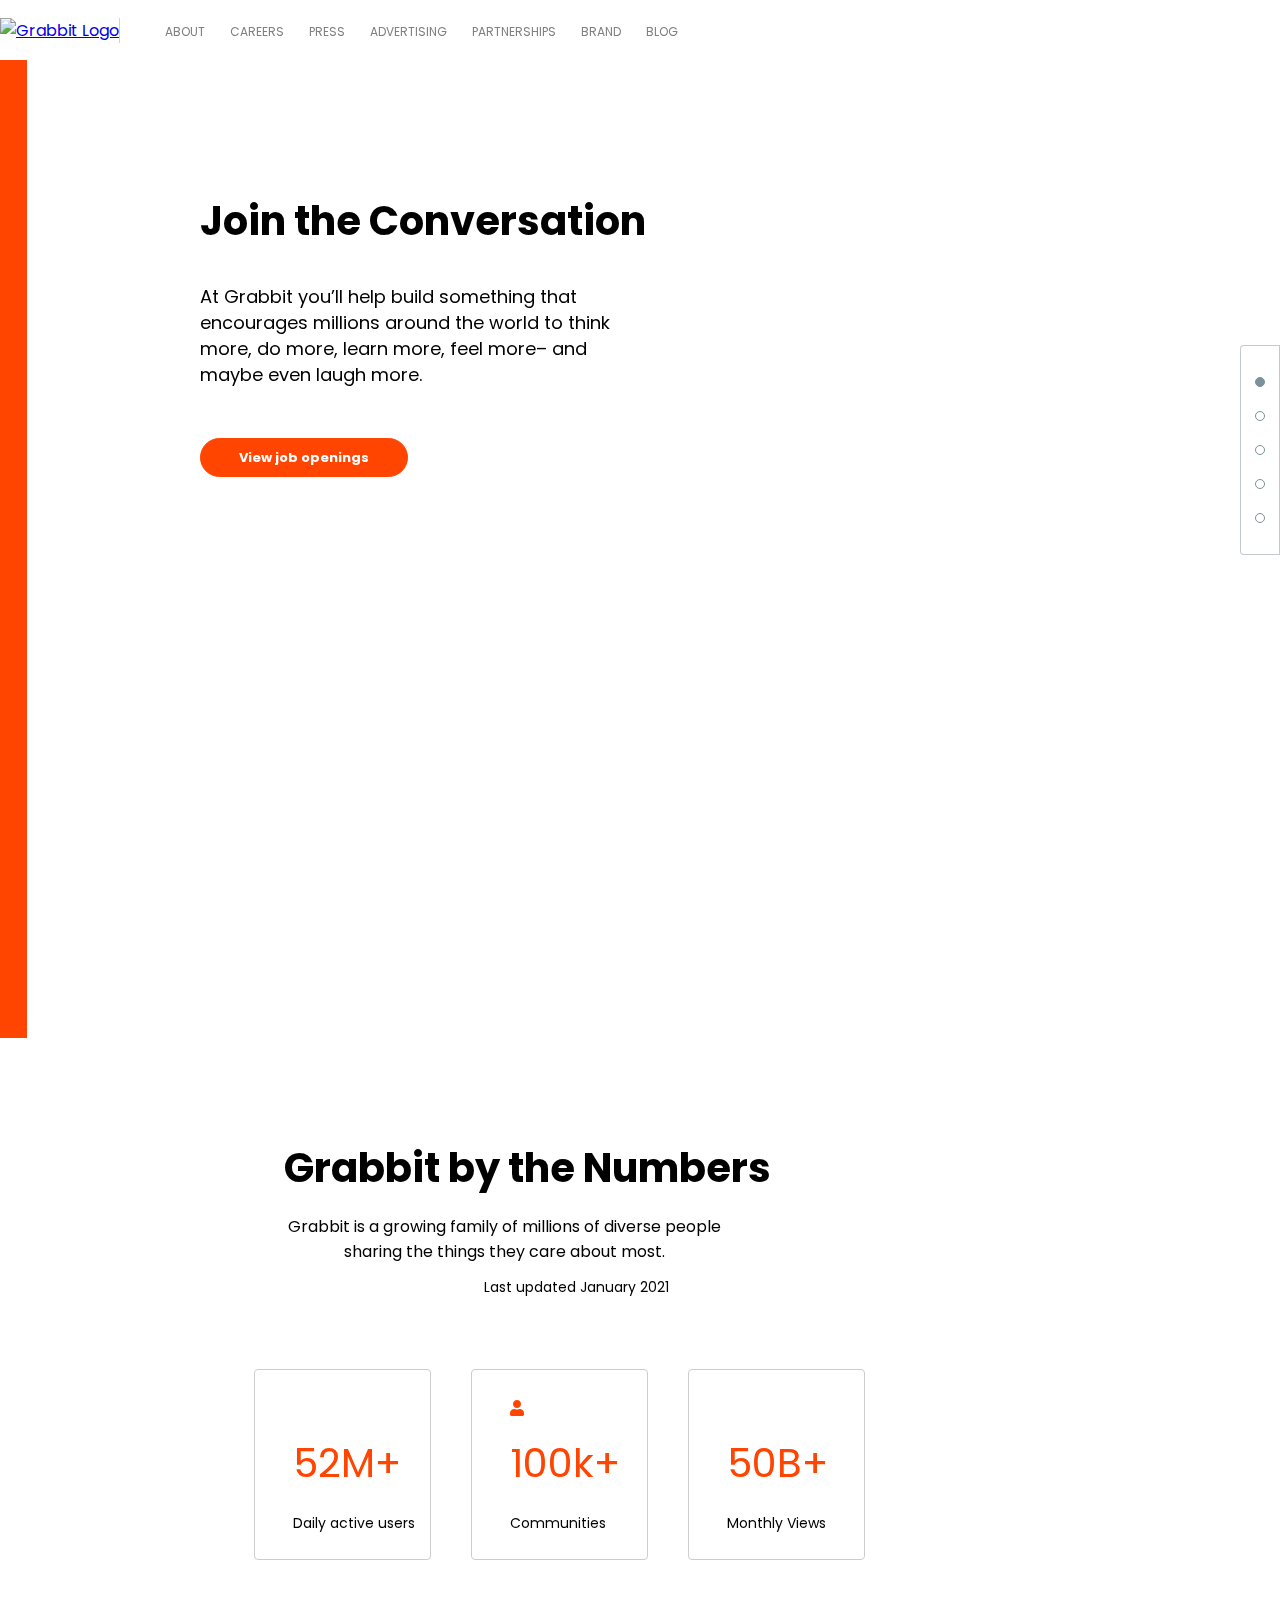
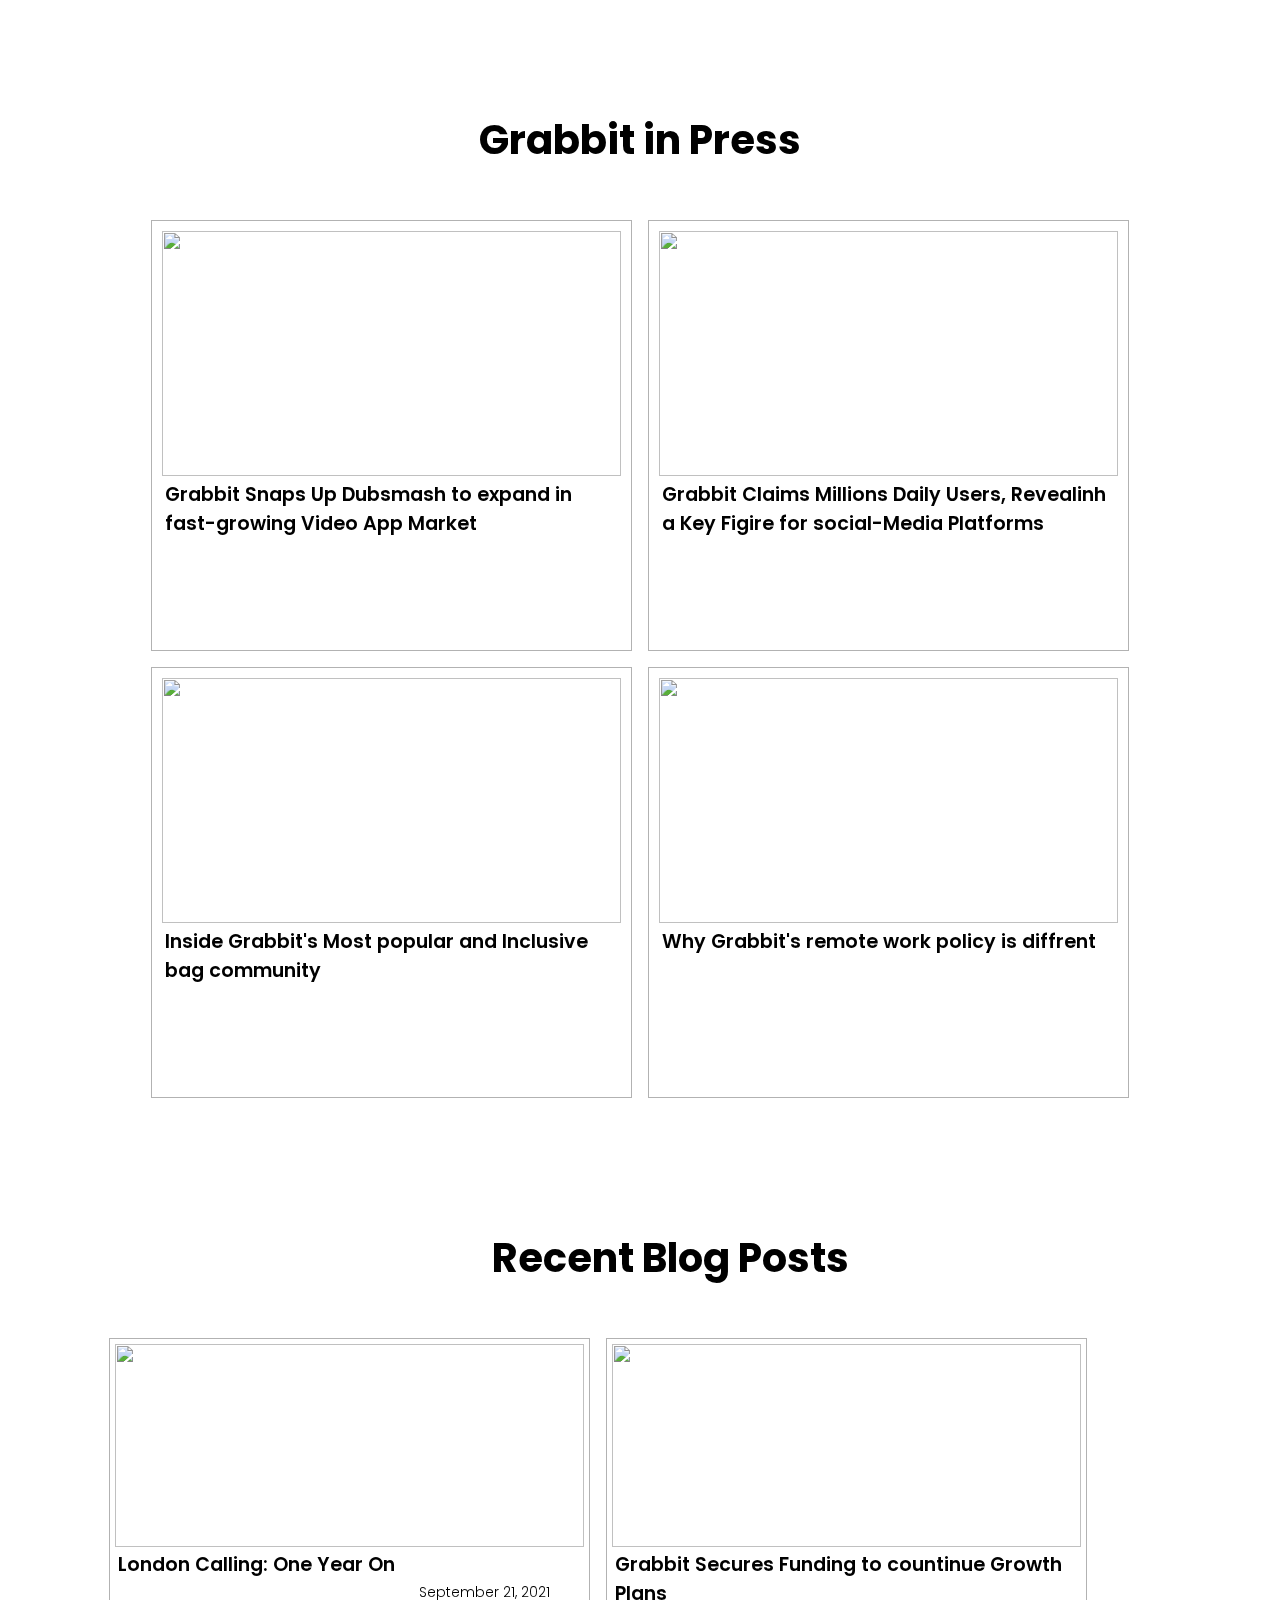
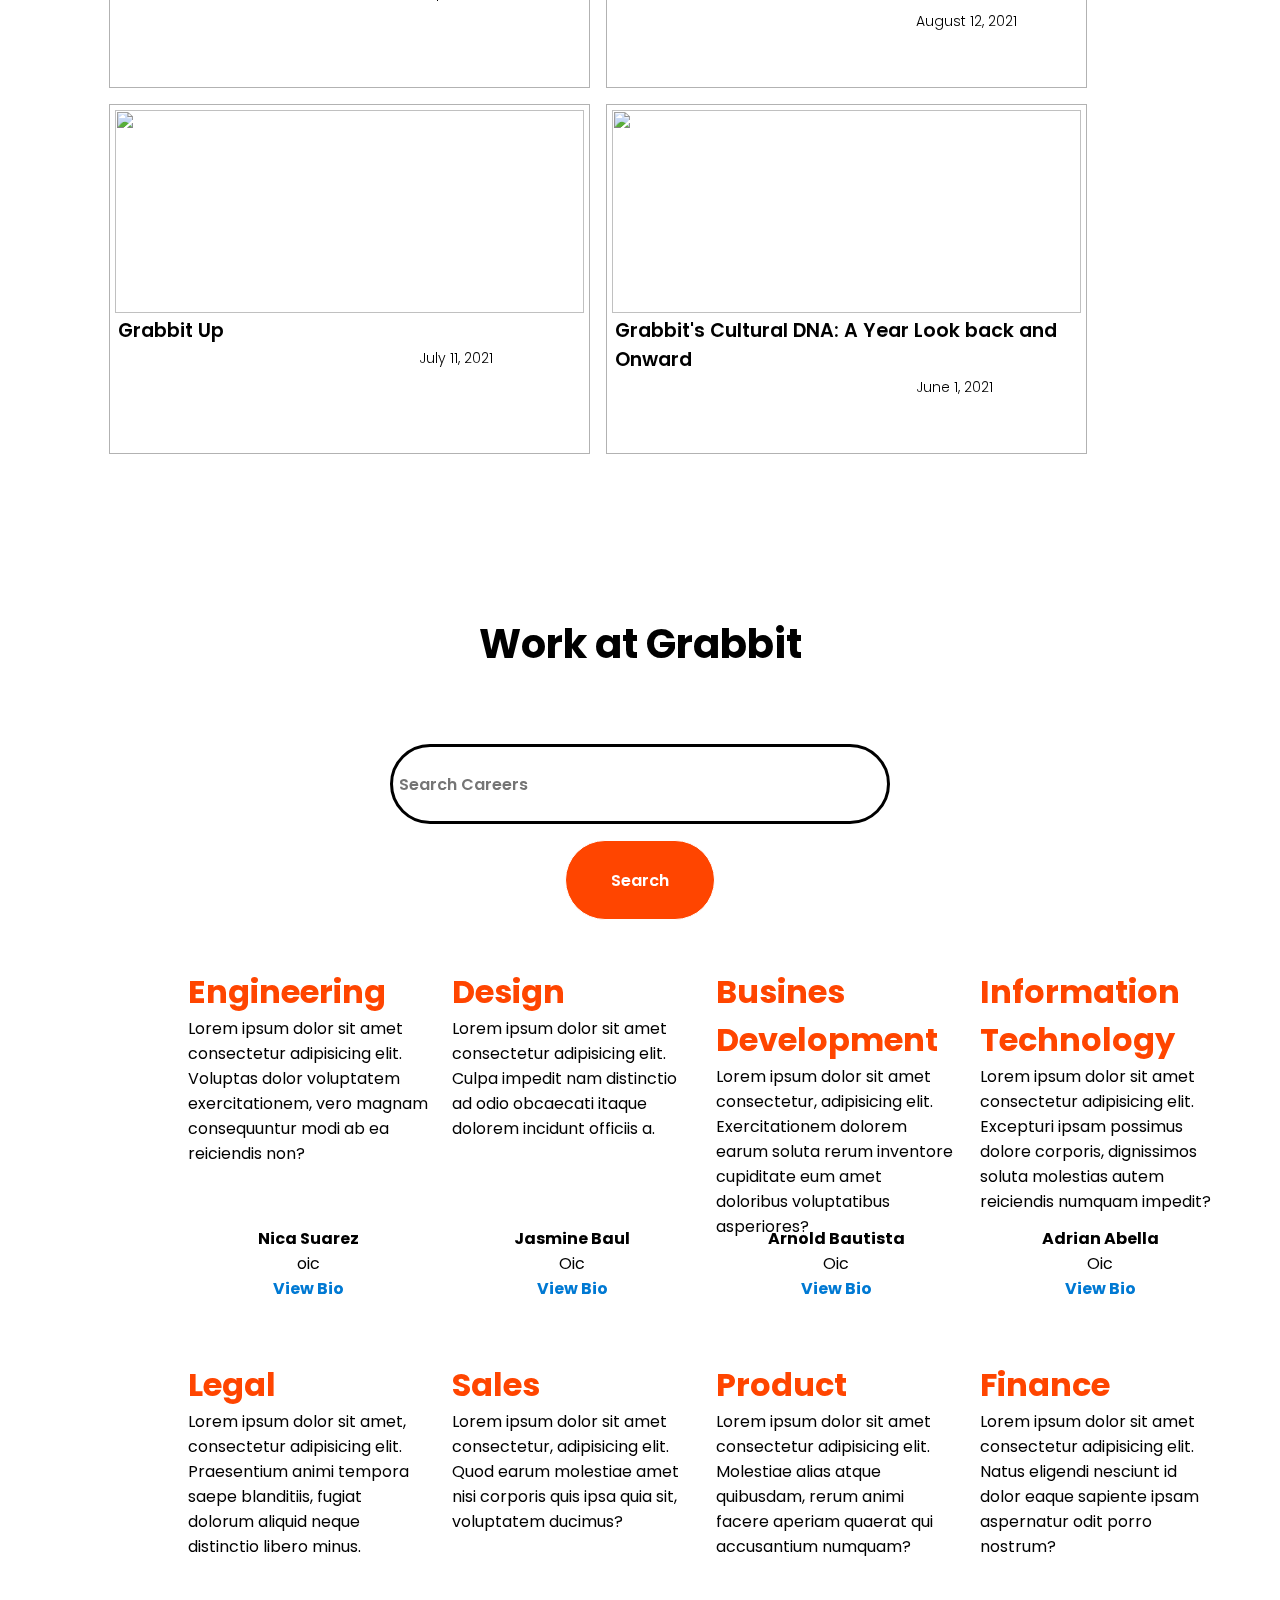
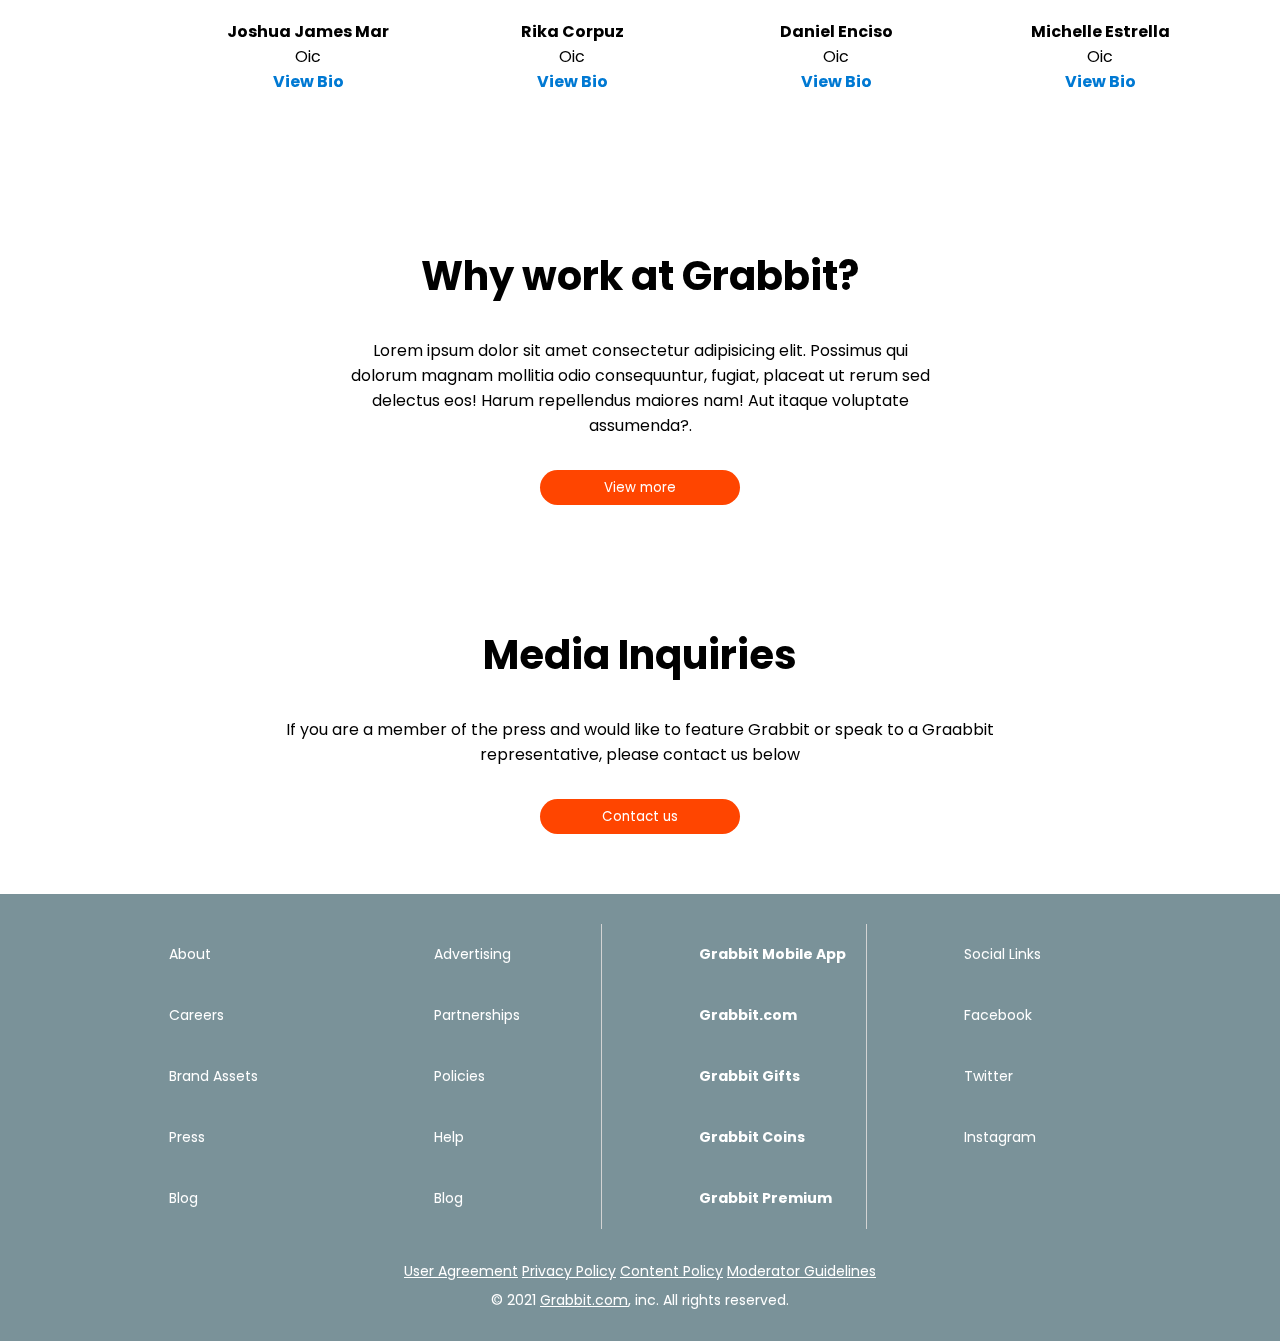
==== grabbithtml/careers.html @ 993970a6 "Marlon Adova" ====
<!DOCTYPE html>
<html lang="en">
<head>
    <meta charset="UTF-8">
    <meta http-equiv="X-UA-Compatible" content="IE=edge">
    <meta name="viewport" content="width=device-width, initial-scale=1.0">
    <title>Careers</title>
    <link rel="stylesheet" href="/grabbitdesign/careers.css">
    <link
      href="https://pro.fontawesome.com/releases/v5.10.0/css/all.css"
      rel="stylesheet"
    />
    <link rel="icon" type="image/x-icon" href="/imagesgrabbit/searchimages/logo.png">
</head>
<body>
    <div class="img-kulay">

    </div>  
    <div class="box-area">
        <div class="scroll-carousel">
            <div class="dot-container">
            <a href="#" class="elements" id="dt1"></a>
            <a href="#"  class="elements"id="dt2"></a>
            <a href="#" class=" elements"id="dt3"></a>
            <a href="#" class=" elements"id="dt4"></a>
            <a href="#" class=" elements"id="dt5"></a>
            <a href="#" class=" elements"id="dt6" style="display: none;"></a>
          
            </div>
            
            
        </div>

        <video autoplay muted loop id="myVideo">
            <source src="/imagesgrabbit/pressimages/pexels-ekaterina-bolovtsova-6650177.mp4" type="video/mp4">
          </video>
        <!-- HEADER -->
        <header>
            
               <nav class="wrapper">
                    <div class="logo nav">
                        <a href="/index.html"> 
                            <img src="/imagesgrabbit/careersimg/logo (2).png" alt="Grabbit Logo"></a>
                    <ul>
                        <li><a href="#">ABOUT</a></li>
                        <li><a href="/grabbithtml/careers.html">CAREERS</a></li>
                        <li><a href="/grabbithtml/press.html">PRESS</a></li>
                        <li><a href="/grabbithtml/advertising.html">ADVERTISING</a></li>
                        <li><a href="#">PARTNERSHIPS</a></li>
                        <li><a href="#">BRAND</a></li>
                        <li><a href="/grabbithtml/blog.html">BLOG</a></li>
                    </ul>
                    </div>
                </nav>
                
                
                </div>
            </div> 
            
            
        </header>
        

        <section class="stories">
            <div class="img-kulay">

            </div>  
            <div class="stories-container">
                <div class="stories-container-content">
                    <h1>Join the Conversation</h1>
                    <p>At Grabbit you’ll help build something that encourages millions around the world to think more, do more, learn more, feel more– and maybe even laugh more.</p>
                    <div>
                        <button class="reach">View job openings</button>
                    </div>
                    <!-- <div class="stories-img-container">
                        <img src="https://images.pexels.com/photos/2379004/pexels-photo-2379004.jpeg?auto=compress&cs=tinysrgb&dpr=1&w=500" alt="">
                    </div> -->
                    <div id="cf6_image" class="shadow"></div>
 
                </div>
            </div>

        </section>
        
        
   <section class="grabbitum">
       <div class="grabbitum-container">
           <div>
               <div>
                   <h1 id="una">Grabbit by the Numbers</h1>
                   <p id="zero">Grabbit is a growing family of millions of diverse people sharing the things they care about most.</p>
                   <span id="panga">Last updated January 2021</span>
                   <div class="wrapper-container">
                    <div class="boxone">
                        <i class="fas fa-analytics"></i>
                        <h1>52M+</h1>
                        <p>Daily active users</p>
                    </div>
                    <div class="boxone">
                        <i class="fas fa-user"></i>
                        <h1>100k+</h1>
                        <p>Communities</p>
                    </div>
                    <div class="boxone">
                        <i class="fas fa-rabbit"></i>
                        <h1>50B+</h1>
                        <p>Monthly Views</p>
                    </div>
                   </div>

                   
               </div>
           </div>
       </div>
    </section> 
    <section class="prez" >
        <div class="prez-container">
            <div class="Press-container">
                <h1>Grabbit in Press</h1>
            </div>
            <div class="bx4-container">
                
                <div class="box4">
                    <div class="imgs-bx4-container">
                        <img src="https://images.pexels.com/photos/6079189/pexels-photo-6079189.jpeg?auto=compress&cs=tinysrgb&dpr=1&w=500" alt="">
                    </div>
                    <a href="">Grabbit Snaps Up Dubsmash to expand in fast-growing Video App Market</a>
                    <div class="logo-journal">
                        <img src="/images/Wall-Street-Journal-Logo_8027d34553f630cdea100c7f441b8144.png" alt="">
                    </div>
                </div>
                <div class="box4">
                    <div class="imgs-bx4-container">
                        <img src="https://images.pexels.com/photos/1245055/pexels-photo-1245055.jpeg?auto=compress&cs=tinysrgb&dpr=1&w=500" alt="">
                    </div>
                    <a href="">Grabbit Claims Millions Daily Users, Revealinh a Key Figire for social-Media Platforms</a>
                    <div class="logo-journal">
                        <img src="/images/Wall-Street-Journal-Logo_8027d34553f630cdea100c7f441b8144.png" alt="">
                    </div>
                </div>
                <div class="box4">
                    <div class="imgs-bx4-container">
                        <img src="https://images.pexels.com/photos/5556283/pexels-photo-5556283.jpeg?auto=compress&cs=tinysrgb&dpr=1&w=500" alt="">
                    </div>
                    <a href="">Inside Grabbit's Most popular and Inclusive bag community</a>
                    <div class="logo-journal">
                        <img src="/images/Wall-Street-Journal-Logo_8027d34553f630cdea100c7f441b8144.png" alt="">
                    </div>
                </div>
                <div class="box4">
                    <div class="imgs-bx4-container">
                        <img src="https://images.pexels.com/photos/2682452/pexels-photo-2682452.jpeg?auto=compress&cs=tinysrgb&dpr=2&w=500" alt="">
                    </div>
                    <a href="">Why Grabbit's remote work policy is diffrent</a>
                    <div class="logo-journal">
                        <img src="/images/Wall-Street-Journal-Logo_8027d34553f630cdea100c7f441b8144.png" alt="">
                    </div>
                </div>
            </div>
            
        </div>

    </section>

    
    
    <section class="prez" id="nice">
        <div class="prez-container ">
            <div class="Press-container">
                <h1>Recent Blog Posts</h1>
            </div>
            <div class="bx4-container" id="nices">
                
                <div class="box4" id="blogz">
                    <div class="imgs-bx4-container">
                        <img src="https://images.pexels.com/photos/460672/pexels-photo-460672.jpeg?auto=compress&cs=tinysrgb&dpr=1&w=500" alt="">
                    </div>
                    <a href="">London Calling: One Year On</a>
                    <span id="date">September 21, 2021</span>
                    </div>
                    
                
                <div class="box4" id="blogz">
                    <div class="imgs-bx4-container">
                        <img src="https://images.pexels.com/photos/210574/pexels-photo-210574.jpeg?auto=compress&cs=tinysrgb&dpr=1&w=500" alt="">
                    </div>
                    <a href="">Grabbit Secures Funding to countinue Growth Plans</a>
                   
                    <span id="date">August 12, 2021</span> 
                    </div>
                    
                
                <div class="box4" id="blogz">
                    <div class="imgs-bx4-container">
                        <img src="https://images.pexels.com/photos/450596/pexels-photo-450596.jpeg?auto=compress&cs=tinysrgb&dpr=1&w=500" alt="">
                    </div>
                    <a href="">Grabbit Up</a>
                    <span id="date">July 11, 2021</span> 
                </div>
                
                <div class="box4" id="blogz">
                    <div class="imgs-bx4-container">
                        <img src="https://images.pexels.com/photos/5716815/pexels-photo-5716815.jpeg?auto=compress&cs=tinysrgb&dpr=1&w=500" alt="">
                    </div>
                    <a href="">Grabbit's Cultural DNA: A Year Look back and Onward</a>
                    <span id="date">June 1, 2021</span>
                    </div>
                    
                </div>
            </div>
            
        </div>
    </section>
   
    <section class="Exe">
        <div class="Executive-team-container">
            <h1>Work at Grabbit</h1></div>
            <input type="text" class="er" placeholder=" Search Careers" color="black">
            <button class="ers">Search</button>
        <div class="Execu-con">
            
           
            <div class="box12"><a href="">
                <div class="image-natinto">
                    <h1>Engineering</h1>
                    <p>Lorem ipsum dolor sit amet consectetur adipisicing elit. Voluptas dolor voluptatem exercitationem, vero magnam consequuntur modi ab ea reiciendis non?</p>
                </div>
                <div class="imagenatinto-description-container">
                <span class="boxz1">Nica Suarez</span>
                <span class="postion">oic</span>
                <span class="morepa">View Bio</span>
                </div></a>
            </div>
            <div class="box12"><a href="">
                <div class="image-natinto">
                    <h1>Design</h1>
                    <p>Lorem ipsum dolor sit amet consectetur adipisicing elit. Culpa impedit nam distinctio ad odio obcaecati itaque dolorem incidunt officiis a.</p>
                </div>
                <div class="imagenatinto-description-container">
                    <span class="boxz1">Jasmine Baul</span>
                    <span class="postion">Oic</span>
                    <span class="morepa">View Bio</span>
                </div>
                </a>
            </div>
            <div class="box12"><a href="">
                <div class="image-natinto">
                    <h1>Busines Development</h1>
                    Lorem ipsum dolor sit amet consectetur, adipisicing elit. Exercitationem dolorem earum soluta rerum inventore cupiditate eum amet doloribus voluptatibus asperiores?
                </div>
                <div class="imagenatinto-description-container">
                    <span class="boxz1">Arnold Bautista</span>
                    <span class="postion">Oic</span>
                    <span class="morepa">View Bio</span>
                </div>
                </a>
            </div>
            <div class="box12"><a href="">
                <div class="image-natinto">
                    <h1>Information Technology</h1>
                    <p>Lorem ipsum dolor sit amet consectetur adipisicing elit. Excepturi ipsam possimus dolore corporis, dignissimos soluta molestias autem reiciendis numquam impedit?</p>
                </div>
                <div class="imagenatinto-description-container">
                    <span class="boxz1">Adrian Abella</span>
                    <span class="postion">Oic</span>
                    <span class="morepa">View Bio</span>
                </div>
                </a>
            </div>
            <div class="box12"><a href="">
                <div class="image-natinto">
                    <h1>Legal</h1>
                    <p>Lorem ipsum dolor sit amet, consectetur adipisicing elit. Praesentium animi tempora saepe blanditiis, fugiat dolorum aliquid neque distinctio libero minus.</p>
                </div>
                <div class="imagenatinto-description-container">
                    <span class="boxz1">Joshua James Mar</span>
                    <span class="postion">Oic</span>
                    <span class="morepa">View Bio</span>
                </div>
                </a>
            </div>
            <div class="box12"><a href="">
                <div class="image-natinto">
                    <h1>Sales</h1>
                    <p>Lorem ipsum dolor sit amet consectetur, adipisicing elit. Quod earum molestiae amet nisi corporis quis ipsa quia sit, voluptatem ducimus?</p>
                </div>
                
                <div class="imagenatinto-description-container">
                    <span class="boxz1">Rika Corpuz</span>
                    <span class="postion">Oic</span>
                    <span class="morepa">View Bio</span>
                </div>
            </a>
            </div>
            <div class="box12"><a href="">
                <div class="image-natinto">
                    <h1>Product</h1>
                    <p>Lorem ipsum dolor sit amet consectetur adipisicing elit. Molestiae alias atque quibusdam, rerum animi facere aperiam quaerat qui accusantium numquam?</p>
                </div>
                <div class="imagenatinto-description-container">
                    <span class="boxz1">Daniel Enciso</span>
                    <span class="postion">Oic</span>
                    <span class="morepa">View Bio</span>
                </div>
            </a>
            </div>
            <div class="box12"><a href="">
                <div class="image-natinto">
                    <h1>Finance</h1>
                    <p>Lorem ipsum dolor sit amet consectetur adipisicing elit. Natus eligendi nesciunt id dolor eaque sapiente ipsam aspernatur odit porro nostrum?</p>
                </div>
                <div class="imagenatinto-description-container">
                    <span class="boxz1">Michelle Estrella</span>
                <span class="postion">Oic</span>
                <span class="morepa">View Bio</span>
                </div>
                </a>
            </div>
            <!-- <div class="box12"><a href="">
                <div class="image-natinto">
                    <img src="/images/Cartoon Image w- BG/16.png"alt="">
                </div>
                <div class="imagenatinto-description-container">
                    <span class="boxz1">Khai Law</span>
                <span class="postion">EVP & General Counsel</span>
                <span class="morepa">View Bio</span>
                </div>
                </a>
            </div>
            <div class="box12"><a href="">
                <div class="image-natinto">
                    <img src="images/Cartoon Image w- BG/17.png"alt="">
                </div>
                
                <div class="imagenatinto-description-container">
                    <span class="boxz1">Melanie Lopez</span>
                    <span class="postion">EVP & President, Advertising</span>
                    <span class="morepa">View Bio</span>
                </div>
                </a>
            </div>
            <div class="box12"><a href="">
                <div class="image-natinto">
                    <img src="/images/Cartoon Image w- BG/19.png"alt="">
                </div>
                
                <div class="imagenatinto-description-container">
                    <span class="boxz1">Gian Monillas</span>
                    <span class="postion">EVP, Ads Monetization</span>
                    <span class="morepa">View Bio</span>
                </div>
                </a>
            </div>
            <div class="box12"><a href="">
                <div class="image-natinto">
                    <img src="/images/Cartoon Image w- BG/20.png"alt="">
                </div>
                <div class="imagenatinto-description-container">
                <span class="boxz1">Rommel Navarro</span>
                <span class="postion">EVP, Strategy & Special</span>
                <span class="morepa">View Bio</span>
                </div>
                </a>
            </div>
            <div class="box12"><a href="">
                <div class="image-natinto">
                    <img src="/images/Cartoon Image w- BG/21.png"alt="">
                </div>
                <div class="imagenatinto-description-container">
                    <span class="boxz1">Monica Ocampo</span>
                    <span class="postion">Vp, Engineering</span>
                    <span class="morepa">View Bio</span>
                </div>
                </a>
            </div>
            <div class="box12"><a href="">
                <div class="image-natinto">
                    <img src="/images/Cartoon Image w- BG/22.png"alt="">
                </div>
                <div class="imagenatinto-description-container">
                    <span class="boxz1">Eldrian Rabajante</span>
                    <span class="postion">Vp, Economy & Special Pro. </span>
                    <span class="morepa">View Bio</span>
                </div>
                </a>
            </div>
            <div class="box12"><a href="">
                <div class="image-natinto">
                    <img src="/images/Cartoon Image w- BG/23.png"alt="">
                </div>
                <div class="imagenatinto-description-container">
                    <span class="boxz1">Amanda Ruazol</span>
                    <span class="postion">VP, Product Management</span>
                    <span class="morepa">View Bio</span>
                </div>
                </a>
            </div>
            <div class="box12"><a href="">
                <div class="image-natinto">
                    <img src="/images/Cartoon Image w- BG/10.png"alt="">
                </div>
                <div class="imagenatinto-description-container">
                    <span class="boxz1">Marlon Adova</span>
                    <span class="postion">VP, Data</span>
                    <span class="morepa">View Bio</span>
                </div>
               </a>
            </div>
            <div class="box12"><a href="">
                <div class="image-natinto">
                    <img src="/images/Cartoon Image w- BG/12.png"alt="">
                </div>
                <div class="imagenatinto-description-container">
                    <span class="boxz1">Princess Acula</span>
                    <span class="postion">VP, Community</span>
                    <span class="morepa">View Bio</span>
                </div>
                </a>
            </div>
            <div class="box12"><a href="">
                <div class="image-natinto">
                    <img src="/images/Cartoon Image w- BG/18.png"alt="">
                </div>
                <div class="imagenatinto-description-container">
                    <span class="boxz1">Jerome Isidro</span>
                    <span class="postion">VP, Business Marketing</span>
                    <span class="morepa">View Bio</span>
                </div>
                </a>
            </div>
            <div class="box12"><a href="">
                <div class="image-natinto">
                    <img src="/images/Cartoon Image w- BG/24.png"alt="">
                </div>
                <div class="imagenatinto-description-container">
                    <span class="boxz1">Omar Morales</span>
                    <span class="postion">Advisor</span>
                    <span class="morepa">View Bio</span>
                </div>
                </a>
            </div> -->
            

        </div>
    </section>

    <section class="Displaying">
        <div class="displaying-con">
            <h1>Why work at Grabbit?</h1>
            <p>Lorem ipsum dolor sit amet consectetur adipisicing elit. Possimus qui dolorum magnam mollitia odio consequuntur, fugiat, placeat ut rerum sed delectus eos! Harum repellendus maiores nam! Aut itaque voluptate assumenda?.</span></p>

            <div>
                <button class="button3">View more</button>
            </div>
        </div>
    </section>

    <section class="Media">
        <div class="Media-con">
            <h1>Media Inquiries</h1>
            <p>If you are a member of the press and would like to feature Grabbit or speak to a Graabbit representative, please <span>contact us below<span></p>

            <div >
                <button class="button4">Contact us</button>
            </div>
        </div>
    </section>

<footer class="footer">
        <div class="footer-container">
            <div class="footer-top">

                <div class="">
                    <a href="#">About</a>
                    <a href="">Careers</a>
                    <a href="">Brand Assets</a>
                    <a href="">Press</a>
                    <a href="">Blog</a> 
                 </div>
                 <div class="">
                    <a href="#">Advertising</a>
                    <a href="">Partnerships</a>
                    <a href="">Policies</a>
                    <a href="">Help</a>
                    <a href="">Blog</a> 
                 </div>
                 <div class="">
                    <a href="#">Grabbit Mobile App</a>
                    <a href="">Grabbit.com</a>
                    <a href="">Grabbit Gifts</a>
                    <a href="">Grabbit Coins</a>
                    <a href="">Grabbit Premium</a> 
                 </div>
                 <div class="">
                    <a href="#">Social Links</a>
                    <a href="">Facebook</a>
                    <a href="">Twitter</a>
                    <a href="">Instagram</a>
                    
                 </div>
            </div>
            <div class="footer-bottom">
                <div class="User-container">
                    <a href="">User Agreement</a>
                    <a href="">Privacy Policy</a>
                    <a href="">Content Policy</a>
                    <a href="">Moderator Guidelines</a>
                </div>
                <div class="license-container">
                    <p>© 2021 <a href="">Grabbit.com</a>, inc. All rights reserved.</span></p>
                </div>
                
            </div>
        </div>
    </footer>

   
    <!-- END OF FOOTER -->
    <script src="/js/careers.js"></script>
    
</body>

</html>
---- grabbitdesign/careers.css ----
@import url("https://fonts.googleapis.com/css2?family=Poppins:ital,wght@0,100;0,200;0,300;0,400;0,500;0,600;0,700;0,800;0,900;1,100;1,200;1,300;1,400;1,500;1,600;1,700;1,800;1,900&display=swap");
/* js */
#dt1.active {
  background-color: transparent;
}
#dt2.active {
  background-color: #7a9299;
}
#dt3.active {
  background-color: #7a9299;
}
#dt4.active {
  background-color: #7a9299;
}
#dt5.active {
  background-color: #7a9299;
}
#dt6.active {
  background-color: #7a9299;
}


video {
  object-fit: cover;
  width: 100vw;
  height: 100vh;
  position: fixed;
  top: 0;
  left: 0;
  z-index: -1;
}
* {
  padding: o;
  margin: 0;
  box-sizing: border-box;
  font-family: poppins, Helvetica, sans-serif;
}

.scroll-carousel {
  position: fixed;
  right: 0;
  top: 0;
  bottom: 0;
  height: 210px;
  width: 40px;
  background-color: #ffff;
  margin: auto;
  border: 1px solid rgba(20, 39, 54, 0.25);
  border-radius: 4px 0 0 4px;
  display: flex;
  justify-content: center;
  align-items: center;
  z-index: 9999;
}
@media screen and (max-width:796px){
  .scroll-carousel{
    display:none;
  }
}
.dot-container {
  display: flex;
  justify-content: center;
  align-items: center;
  flex-direction: column;
  gap: 1.5rem;
}
.elements {
  width: 10px;
  height: 10px;
  border-radius: 100%;
  background-color: transparent;
  border: 1px solid #7a9299;
}
#dt1 {
  background-color: #7a9299;
}

/* HEADER */

.nav {
  display: flex;
  flex-direction: row;
  align-items: center;
  width: 100%;
  height: 60px;
  position: fixed;
  top: 0;
  left: 0;
  background-color: #ffff;
  z-index: 999;
}
.wrapper ul {
  display: flex;
}
.wrapper ul li {
  list-style: none;
  padding: 20px;
  padding-left: 5px;
}
.wrapper img {
  width: 100px;
  height: 45px;
  border-right: 1px solid lightgray;
}
.wrapper ul li a {
  font-size: 12px;
  color: gray;
  text-decoration: none;
}
/* ______________________________________________________________________________________________________________ */

.stories {
  display: flex;
  justify-content: center;
  align-items: center;

  position: relative;
}
.stories-container {
  display: flex;
  justify-content: center;
  align-items: center;
}
.stories-img-container img {
  width: 300px;
  height: 300px;
  border-radius: 16px;
  object-fit: cover;
  position: relative;
  left: 300px;
}

.img-kulay {
  position: absolute;
  left: 0;
  top: 0;

  height: 100%;
  width: 27px;
  background-color: #ff4500;
}

.stories-container-content h1 {
  font-weight: bold;
  font-size: 40px;
  line-height: 43px;
  margin-bottom: 41px;
}

.stories-container-content p {
  font-size: 18px;
  line-height: 26px;

  margin-block-start: 1em;
  margin-block-end: 1em;
  margin-inline-start: 0px;
  margin-inline-end: 0px;
  text-align: left;
  margin-bottom: 50px;
}

.stories {
  /* background-color: #f1f5f6; */
  padding: 200px;
  display: flex;
  align-items: center;
  justify-content: center;
}

.stories-container button {
  color: #ffff;
  border: none;
  border-radius: 19.5px;
  text-transform: none;
  display: inline-block;
  vertical-align: top;
  text-decoration: none;
  text-align: center;
  background-color: #ff4500;
  font-size: 13px;
  line-height: 1;
  padding: 12px 38px;
  font-weight: 700;
  border: 1px solid #ff4500;
}
.reach:hover {
  background-color: #ffff;
  cursor: pointer;
  transition: 1000ms;
}
.stories-container {
  display: flex;

  align-items: center;
}
.stories-container button:hover {
  color: #ff4500;
}
.stories-container-content p {
  width: 50%;
}

/* ______________________________________________________________________________________________________________ */
.grabittum {
  height: 610px;
  background-color: #ffff;
}
.grabbitum-container {
  padding-left: 5rem;
  padding-right: 15px;
  max-width: 972px;
  width: 100%;
  margin-left: auto;
  margin-right: auto;
}
#zero {
  display: block;
  margin-bottom: 10px;
  text-align: center;
  width: 500px;
  padding-left: 40px;
}
#panga {
  font-size: 14px;
  color: #000;
  line-height: 1.43;
  text-align: center;
  padding-left: 250px;
}
#una {
  font-size: 40px;
  display: block;
  margin-top: 100px;
  margin-bottom: 16px;
  padding-left: 50px;
}
.wrapper-container h1 {
  color: #ff4500;
  font-size: 40px;
  font-weight: 400;
  display: flex;
  flex-direction: row;
  align-items: center;
}
.wrapper-container {
  display: flex;
  margin-top: 50px;
  margin-bottom: 80px;
}
/* grabbit in press */
.prez {
  display: flex;
  flex-direction: column;
  justify-content: center;
  align-items: center;
  /* background: #f2f6f7; */
  padding-bottom: 5rem;
}
.imgs-bx4-container {
  width: 100%;
  height: 60%;
}
.imgs-bx4-container img {
  width: 100%;
  height: 100%;
}
.prez-container {
  display: flex;
  flex-direction: column;
  justify-content: center;
  align-items: center;
  width:100%;
 
}
@media screen and (max-width:769px){
  .prez-container{
    width:70%;
  }
}

.bx4-container {
  display: grid;
  grid-template-columns: 1fr 1fr;
  grid-gap: 1rem 1rem;
}
.box4 {
  width: 481px;
  height: 431px;
  background: #ffff;
  border: 1px solid rgba(0, 0, 0, 0.3);
  display: flex;
  flex-direction: column;
  align-items: flex-start;
  justify-content: flex-start;
  padding: 10px;
  
}

.logo-journal img {
  position: relative;
  left: 16px;
  top: 20px;
}
.Press-container h1 {
  font-size: 2.5rem;
  padding-top: 50px;
  padding-bottom: 50px;
}
.box4 a {
  font-size: 1.2rem;
  font-weight: 600;
  padding: 0.2rem;
}

.boxone {
  background-color: #ffff;
  width: 177px;
  border: 1px solid #cbcdce;
  padding: 30px 11px 25px 38px;
  margin: 20px;
  border-radius: 4px;
  justify-content: center;
}
.boxone p {
  font-size: 14px;
  padding-top: 20px;
}
.boxone i {
  font-size: 16px;
  line-height: 16px;
  display: block;
  min-height: 24px;
  margin-bottom: 9px;
  color: #ff4500;
}

/* section prez */
.prez-container {
  display: flex;
}
.prez-container a {
  text-decoration: none;
  color: black;
}
#nice {
  /* background-color: #d2dddf; */
  margin-right:100px;
}
#nices{
  margin-right:9rem;
}


/* Yung mahirap na part */

.Viewmo {
  border-radius: 20px;
  width: 200px;
  height: 35px;
  background-color: #ff4500;
  color: #ffff;
  border: none;
}
.Viewmo:hover {
  background-color: #ffff;
  color: #ff4500;
  cursor: pointer;
  transition: 1000ms;
}

/* Grabbit Executive team */
.Exe {
  /* background-color: #ffff; */
  display: flex;
  flex-direction: column;
  justify-content: center;
  align-items: center;
}
.Executive-team-container h1 {
  padding-top: 80px;
  padding-bottom: 70px;
  font-size: 2.5rem;
}
.Execu-con {
  display: grid;
  grid-template-columns: 1fr 1fr 1fr 1fr;
  grid-gap: 3rem 1.5rem;
  margin-left:8rem;
}
.Exe a {
  text-decoration: none;
  color: black;
}
.box12 {
  /* background-color: #ffff; */
  height: 345px;
  width: 240px;
  /* border: 1px solid #cbcdce;
  border-radius: 4px; */
  text-decoration: none;
}
.box12 h1{
    color:orangered;
}
.image-natinto {
  width: 100%;
  height: 70%;

  margin-bottom: 1rem;
}
.image-natinto img {
  width: 100%;
  height: 100%;
  object-fit: cover;
}
.imagenatinto-description-container {
  display: flex;
  flex-direction: column;
  justify-content: center;
  align-items: center;
  gap: 0rem;
}
.boxz1 {
  font-weight: 700;
}
.morepa {
  font-weight: 700;
  color: #0079d3;
}

/* hati */

.Displaying {
  /* background: #d2dddf; */
  padding: 60px;
  margin-top: 5rem;
  width:100%;
  display:flex;
  flex-direction: column;
}
.displaying-con {
  display: flex;
  justify-content: center;
  align-items: center;
  flex-direction: column;
  gap: 2rem;
  text-align: center;
}
.displaying-con h1 {
  font-size: 2.5rem;
}
.displaying-con p {
  font-family: poppins;
  width: 50%;
}
.button3 {
  border-radius: 20px;
  width: 200px;
  height: 35px;
  background-color: #ff4500;
  color: #ffff;
  border: none;
}
.button3:hover {
  background-color: #ffff;
  color: #ff4500;
  cursor: pointer;
  transition: 1000ms;
}

/* Media  */
.Media {
  display: flex;
  justify-content: center;
  align-items: center;
  flex-direction: column;
}
.Media-con {
  display: flex;
  justify-content: center;
  align-items: center;
  flex-direction: column;
  padding: 60px;
  text-align: center;
  gap: 2rem;
}
.Media-con p {
  font-family: poppins;
  width: 80%;
}
.Media-con h1 {
  font-size: 2.5rem;
}
.button4 {
  border-radius: 20px;
  width: 200px;
  height: 35px;
  background-color: #ff4500;
  color: #ffff;
  border: none;
}
.button4:hover {
  background-color: #ffff;
  color: #ff4500;
  cursor: pointer;
  transition: 1000ms;
}

/* Span date recent blog posts */
#date {
  font-size: 14px;
  font-weight: 300;
  padding-left: 19rem;
}
/* id sa box4 */
#blogz {
  width: 481px;
  height: 350px;
  background: #ffff;
  border: 1px solid rgba(0, 0, 0, 0.3);
  display: flex;
  flex-direction: column;
  align-items: flex-start;
  justify-content: flex-start;
  padding: 5px;
}

/* FOOTER */
.footer {
  width:100%;
  padding: 30px;
  display: flex;
  justify-content: center;
  align-items: center;
  background-color: #7a9299;
  font-size: 14px;
}
.footer-top div:nth-child(2) {
  border-right: 1px solid lightgray;
}
.footer-top div:nth-child(3) {
  border-right: 1px solid lightgray;
  font-weight: 700;
}
.footer-container {
  display: flex;
  flex-direction: column;
  gap: 2rem;
}
.footer-top {
  display: grid;
  grid-template-columns: 1fr 1fr 1fr 1fr;
  grid-column-gap: 77px;
}
.footer-bottom {
  display: flex;
  justify-content: center;
  align-items: center;
  flex-direction: column;
  gap: 0.5rem;
}
.footer-top div {
  display: flex;
  justify-content: flex-start;
  align-items: flex-start;
  flex-direction: column;
}
.footer-top div a {
  padding: 20px;
  color: #ffff;
  text-decoration: none;
}
.User-container a {
  color: #ffff;
}
.User-container a:hover {
  color: #ffff;
  text-decoration: none;
}
.license-container a:hover {
  text-decoration: none;
  color: #ffff;
}
.license-container a {
  color: #ffff;
}
.license-container {
  color: #ffff;
}

@media screen and (max-width: 950px) {
  .footer-top {
    display: grid;
    grid-template-columns: 1fr 1fr;
    grid-column-gap: 77px;
    
  }
}

/* ______________________ */

@media screen and (max-width: 1020px) {
  .bx4-container {
    display:flex;
    justify-content: center;
    align-content: center;
    flex-direction: column;
    width:100%;
  }
  .box4 a{
    font-size:14px;
  }
  .box4 {
    width: 100%;
    height: 330px;
    background: #ffff;
    border: 1px solid rgba(0, 0, 0, 0.3);
    display: flex;
    flex-direction: column;
    align-items: center;
    justify-content: center;
    padding: 10px;
    
    
  }
  }


  /* __________ */
  #nice{
    margin-left:10rem;
  }



  @media screen and (max-width:1200px){

    .boxone i {
      font-size: 12px;
      line-height: 12px;
      display: block;
      min-height: 24px;
      margin-bottom: 9px;
      color: #ff4500;
    }
    .boxone h1{
      font-size:18px;
    }
    
    
    .stories{
      background-color:#ffff;
    }
    .grabbitum{
      background-color:#ffff;

    }
    .prez{
      background-color:#ffff;

    }
    /* #nice{
      background-color:#ffff;

    } */
    .Execu-con {
      display: grid;
      grid-template-columns: 1fr 1fr ;
      grid-gap: 3rem 1.5rem;
      margin-left:15rem;
    }
    .boxone {
      background-color: #ffff;
      width: 200px;
      border: 1px solid #cbcdce;
      padding: 30px 11px 25px 38px;
      margin: 20px;
      border-radius: 4px;
      justify-content: center;
    }
    .Displaying{
      background:#ffff;
      display:flex;
      flex-direction: row;
      width:100%;
    }
    .displaying-con{
      margin-left:150px;
    }
    .Media-con{
      margin-left:300px;
    }
    .Executive-team-container{
      margin-left:150px;
    }

    .footer{
      background-color:#ffff;
      margin-left: 170px;

    }
    .footer-top div a {
      padding: 20px;
      color: black;
      text-decoration: none;
    }
    .User-container a {
      color: black;
    }
    .User-container a:hover {
      color: #ffff;
      text-decoration: none;
    }
    .license-container a:hover {
      text-decoration: none;
      color: #ffff;
    }
    .license-container a {
      color: black;
    }
    .license-container {
      color: black;
    }
  }
  

  @media screen and (max-width:699px){
    #nices{
      width:60%;
    }
  }
  @media screen and (max-width:480px){
    #nices{
      width:50%;
    }
  }
  @media screen and (max-width:320px){
    #nices{
    width:30%;
    }
  }

  .er text{
    color:black;
  }

  @media screen and (max-width:1200px){
    video{
     display:none;
    }
  }
  

  .er{
       
    border-radius:40px;
      border:3px solid black;
      color:black;
      /* color:transparent; */
      width:500px;
      height:80px;
      font-weight: 600;
      font-size: medium;
      background-color: transparent;
      
  }
  .ers{
      
        border-radius:40px;
        border:1px solid;
        background-color:orangered;
        color:#ffff;
        width:150px;
        height:80px;
        margin-top:1rem;
        margin-bottom:3rem;
        cursor:pointer;
        font-weight: 600;
        font-size: medium;

    }

    .ers:hover{
        background-color: #ffff;
        color:orangered;
    }
 
 
    @media screen and (max-width:540px){
     .er{
         width:50%;
         
     }

 }



 #cf6_image {
  margin:40px auto;
  width:450px;
  height:281px;
  transition: background-image 1s ease-in-out;
  background-image:url("https://images.pexels.com/photos/7709119/pexels-photo-7709119.jpeg?auto=compress&cs=tinysrgb&dpr=1&w=500");
  object-fit: cover;
  cursor: pointer;
  border-radius: 20px;
}

#cf6_image:hover {
  background-image:url("https://images.pexels.com/photos/416405/pexels-photo-416405.jpeg?auto=compress&cs=tinysrgb&dpr=1&w=500");
  object-fit: cover;
}
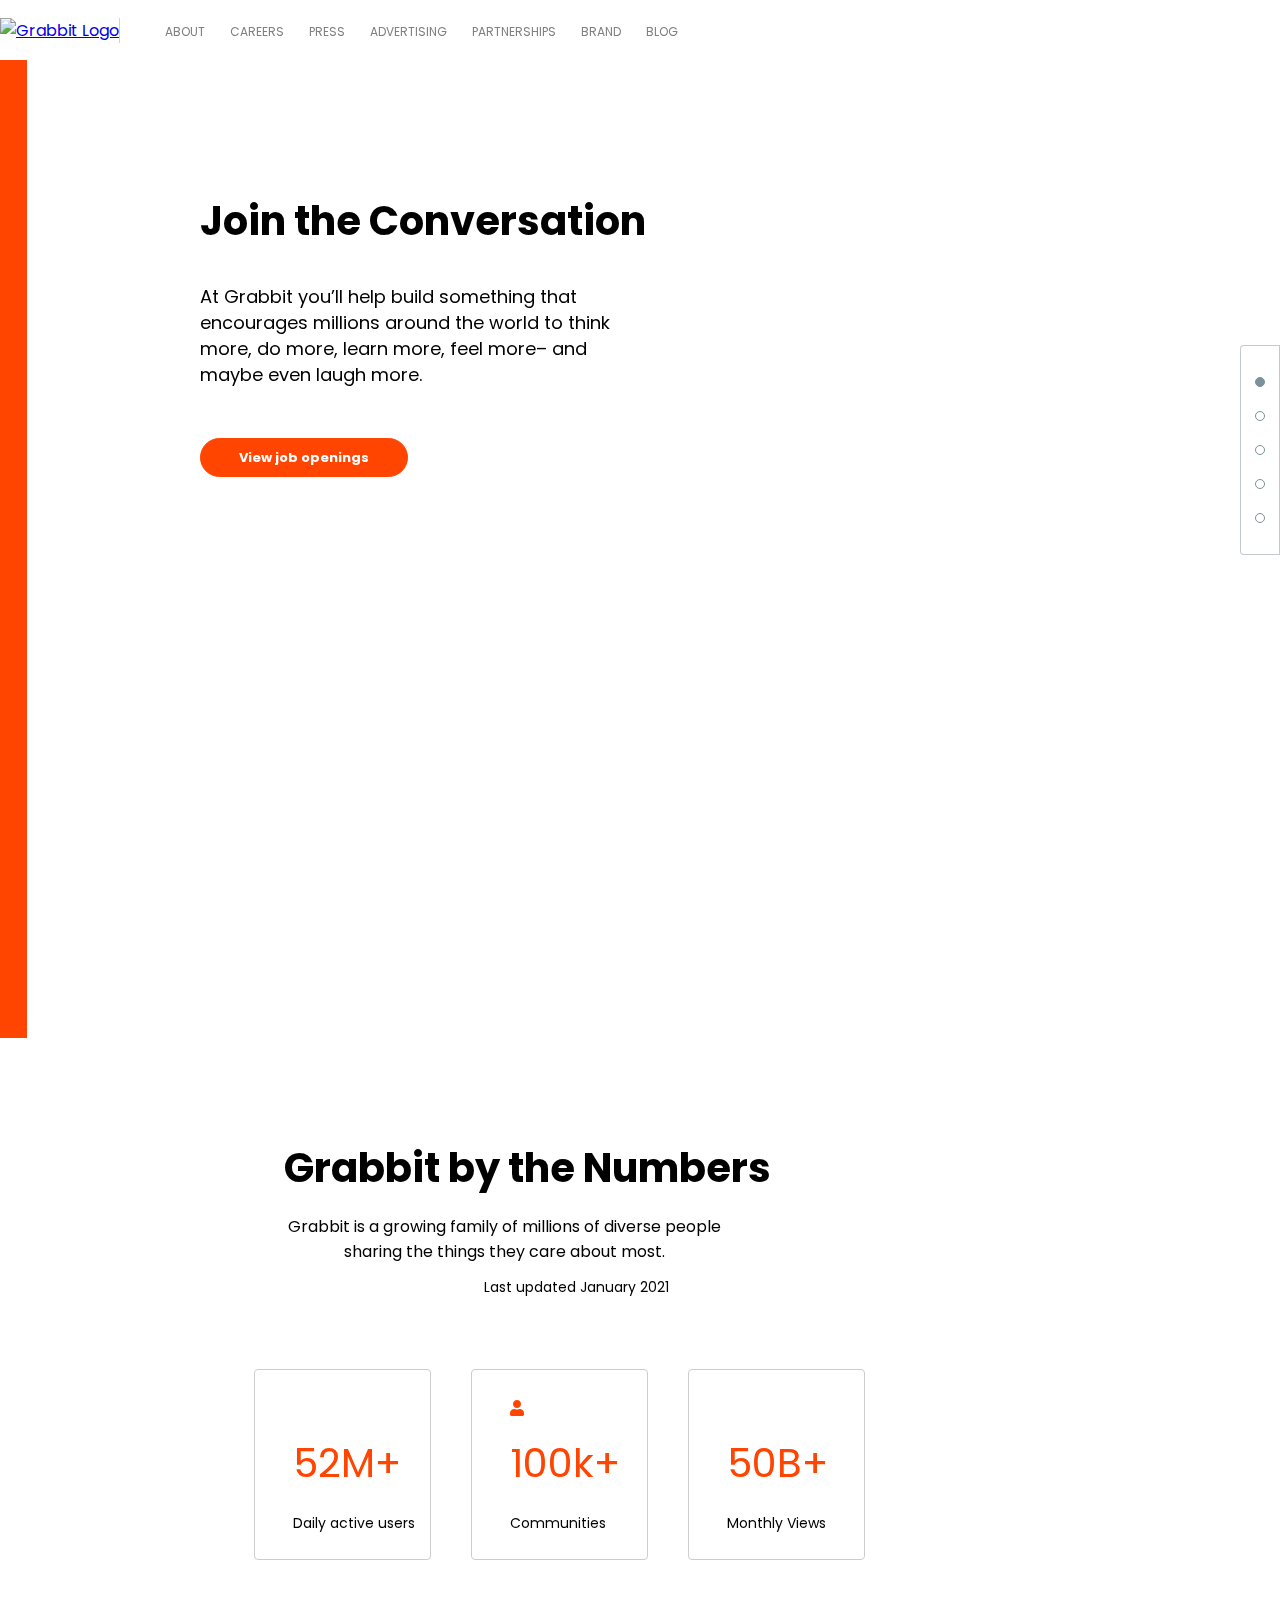
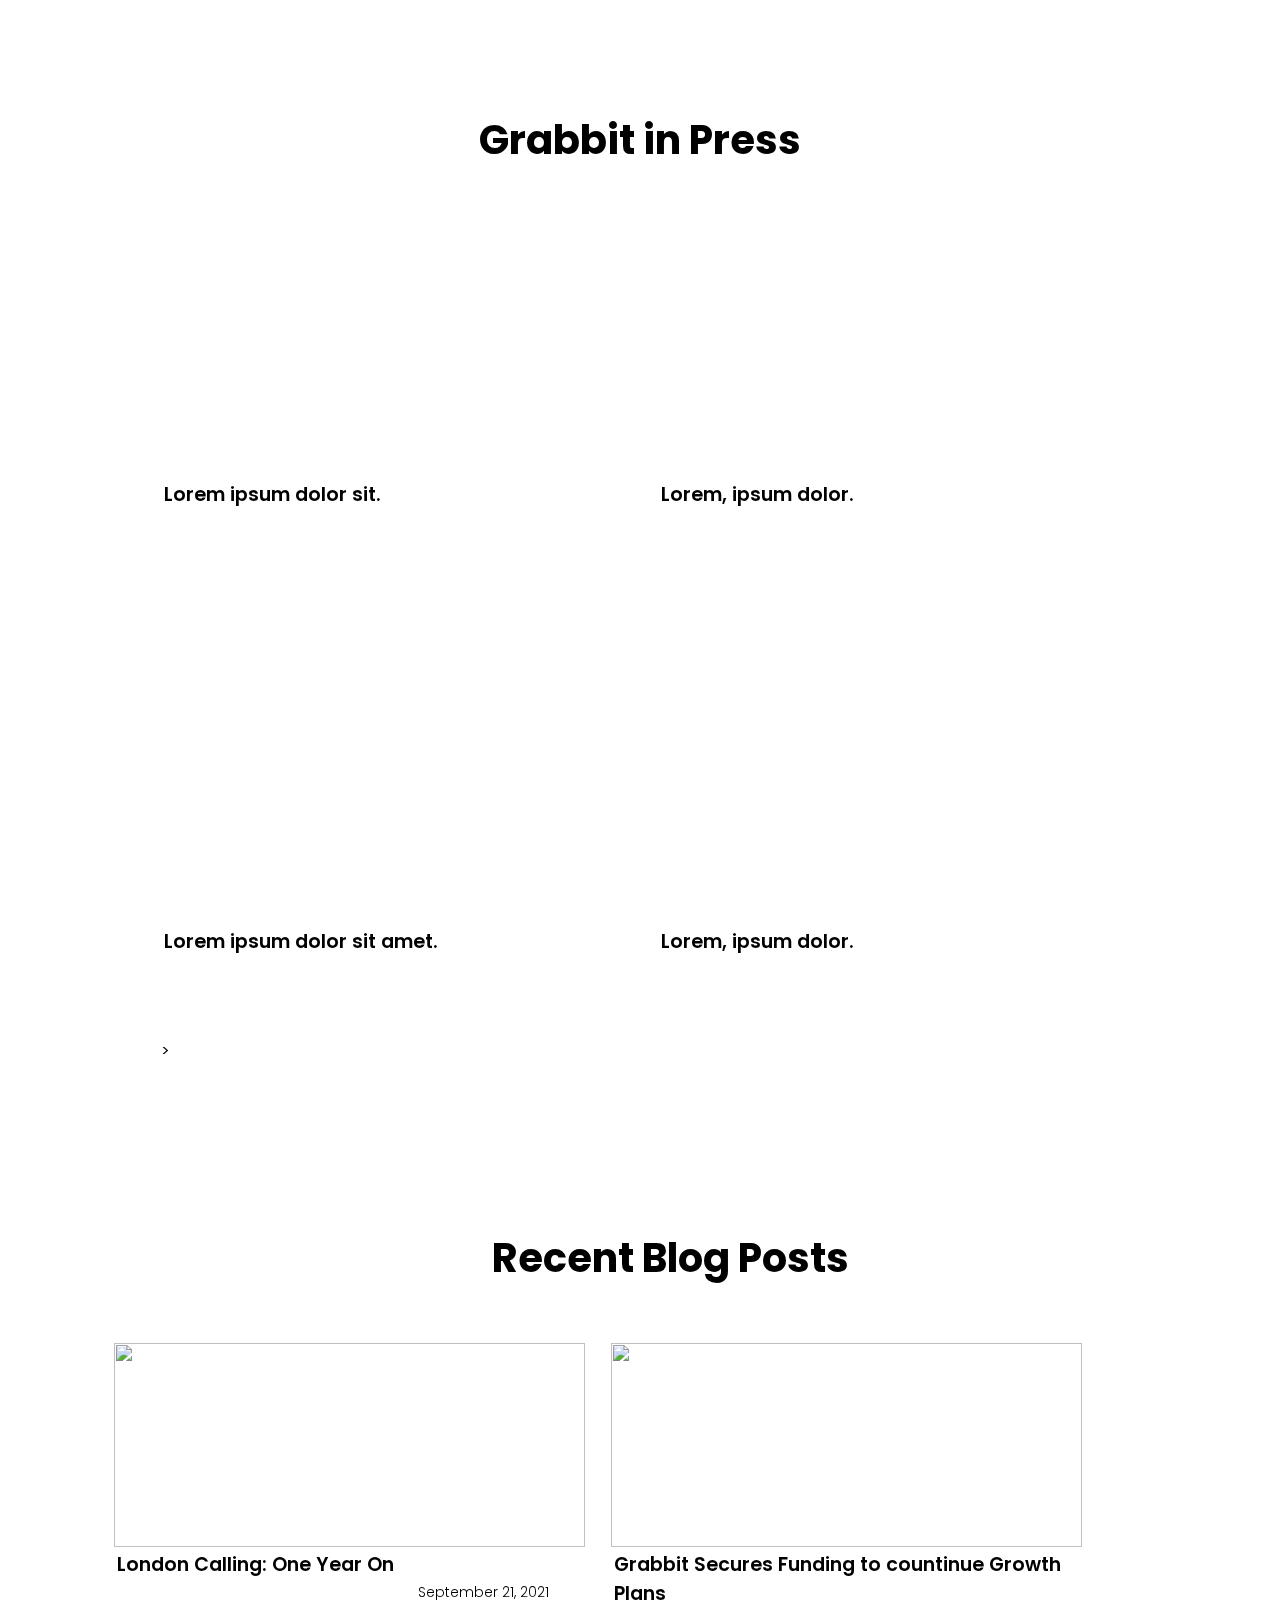
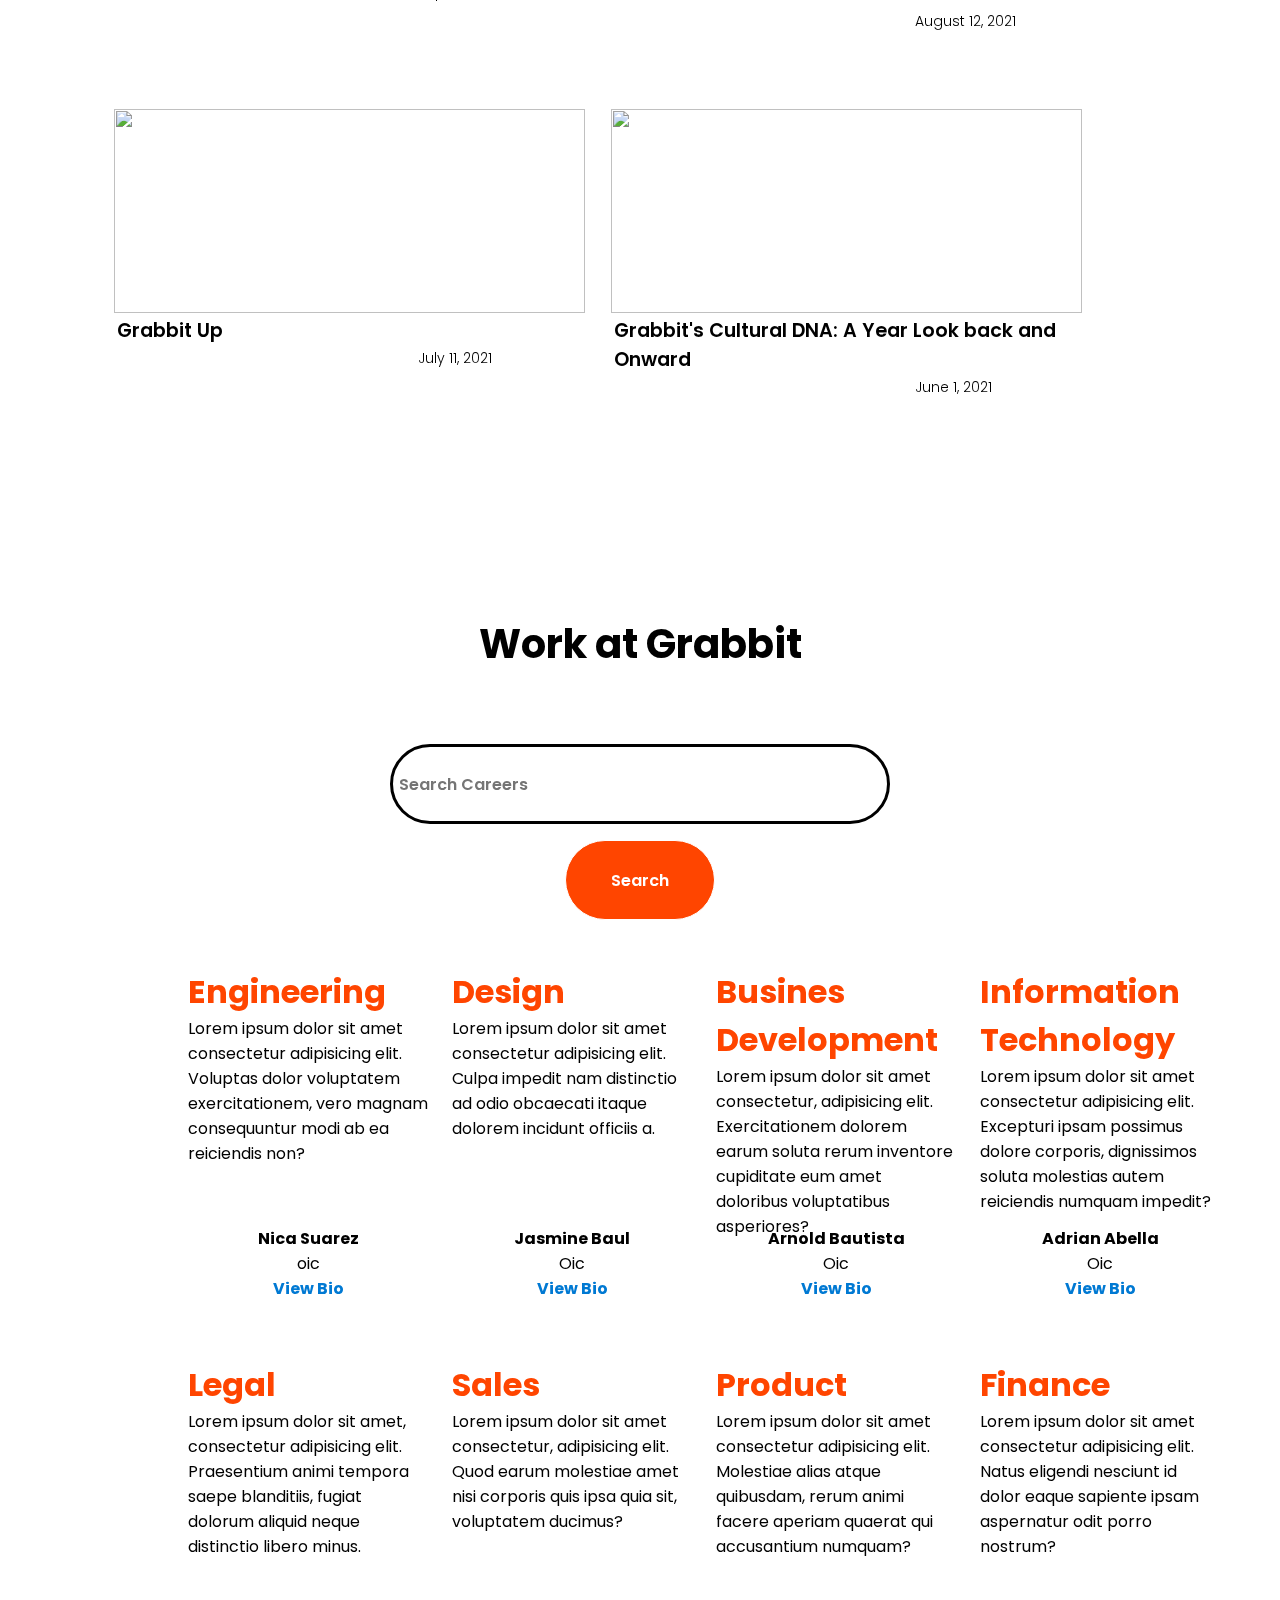
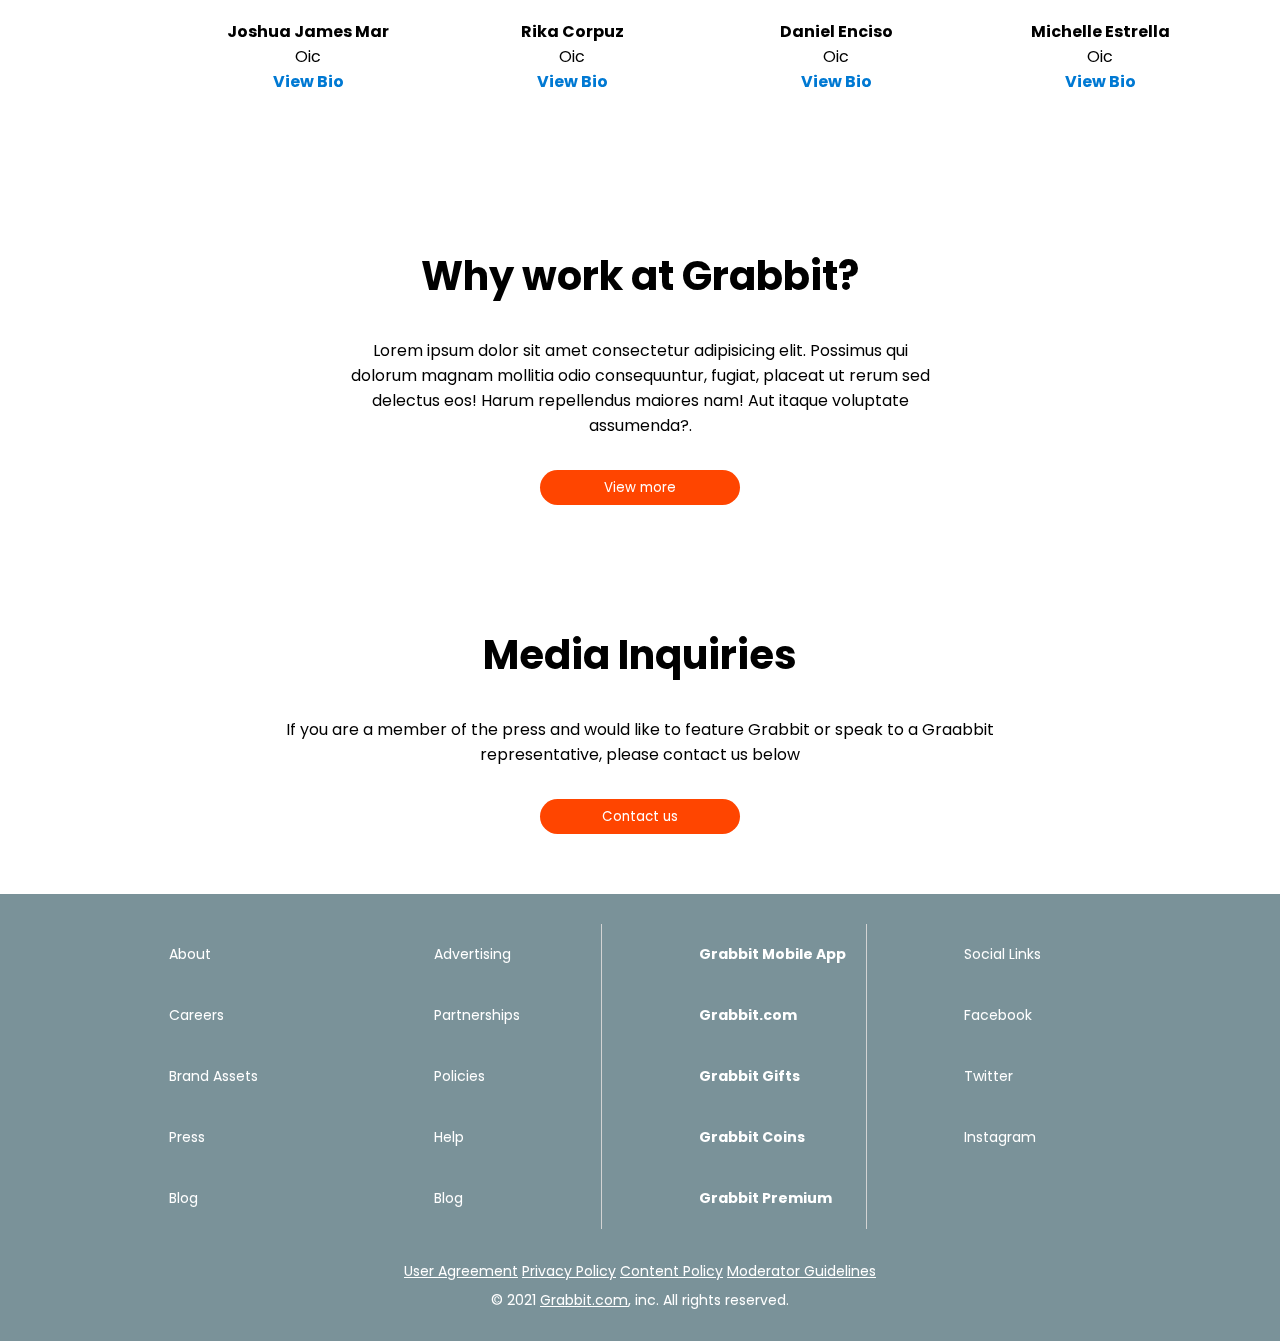
==== commit 7d47e1ee: "Marlon Adova" ====
--- a/grabbithtml/careers.html
+++ b/grabbithtml/careers.html
@@ -122,39 +122,39 @@
                 
                 <div class="box4">
                     <div class="imgs-bx4-container">
-                        <img src="https://images.pexels.com/photos/6079189/pexels-photo-6079189.jpeg?auto=compress&cs=tinysrgb&dpr=1&w=500" alt="">
-                    </div>
-                    <a href="">Grabbit Snaps Up Dubsmash to expand in fast-growing Video App Market</a>
-                    <div class="logo-journal">
+                        <div id="cf6_image" class="shadow"></div>
+                    </div>
+                    <a href="">Lorem ipsum dolor sit.</a>
+                    <!-- <div class="logo-journal">
                         <img src="/images/Wall-Street-Journal-Logo_8027d34553f630cdea100c7f441b8144.png" alt="">
-                    </div>
+                    </div> -->
                 </div>
                 <div class="box4">
                     <div class="imgs-bx4-container">
-                        <img src="https://images.pexels.com/photos/1245055/pexels-photo-1245055.jpeg?auto=compress&cs=tinysrgb&dpr=1&w=500" alt="">
-                    </div>
-                    <a href="">Grabbit Claims Millions Daily Users, Revealinh a Key Figire for social-Media Platforms</a>
-                    <div class="logo-journal">
+                        <div id="cf6_image" class="shadow"></div>
+                    </div>
+                    <a href="">Lorem, ipsum dolor.</a>
+                    <!-- <div class="logo-journal">
                         <img src="/images/Wall-Street-Journal-Logo_8027d34553f630cdea100c7f441b8144.png" alt="">
-                    </div>
+                    </div> -->
                 </div>
                 <div class="box4">
                     <div class="imgs-bx4-container">
-                        <img src="https://images.pexels.com/photos/5556283/pexels-photo-5556283.jpeg?auto=compress&cs=tinysrgb&dpr=1&w=500" alt="">
-                    </div>
-                    <a href="">Inside Grabbit's Most popular and Inclusive bag community</a>
-                    <div class="logo-journal">
+                        <div id="cf6_image" class="shadow"></div>>
+                    </div>
+                    <a href="">Lorem ipsum dolor sit amet.</a>
+                    <!-- <div class="logo-journal">
                         <img src="/images/Wall-Street-Journal-Logo_8027d34553f630cdea100c7f441b8144.png" alt="">
-                    </div>
+                    </div> -->
                 </div>
                 <div class="box4">
                     <div class="imgs-bx4-container">
-                        <img src="https://images.pexels.com/photos/2682452/pexels-photo-2682452.jpeg?auto=compress&cs=tinysrgb&dpr=2&w=500" alt="">
-                    </div>
-                    <a href="">Why Grabbit's remote work policy is diffrent</a>
-                    <div class="logo-journal">
+                        <div id="cf6_image" class="shadow"></div>
+                    </div>
+                    <a href="">Lorem, ipsum dolor.</a>
+                    <!-- <div class="logo-journal">
                         <img src="/images/Wall-Street-Journal-Logo_8027d34553f630cdea100c7f441b8144.png" alt="">
-                    </div>
+                    </div> -->
                 </div>
             </div>
             
--- a/grabbitdesign/careers.css
+++ b/grabbitdesign/careers.css
@@ -286,8 +286,8 @@
 .box4 {
   width: 481px;
   height: 431px;
-  background: #ffff;
-  border: 1px solid rgba(0, 0, 0, 0.3);
+  /* background: #ffff; */
+  /* border: 1px solid rgba(0, 0, 0, 0.3); */
   display: flex;
   flex-direction: column;
   align-items: flex-start;
@@ -516,8 +516,8 @@
 #blogz {
   width: 481px;
   height: 350px;
-  background: #ffff;
-  border: 1px solid rgba(0, 0, 0, 0.3);
+  /* background: #ffff; */
+  /* border: 1px solid rgba(0, 0, 0, 0.3); */
   display: flex;
   flex-direction: column;
   align-items: flex-start;
@@ -613,8 +613,8 @@
   .box4 {
     width: 100%;
     height: 330px;
-    background: #ffff;
-    border: 1px solid rgba(0, 0, 0, 0.3);
+    /* background: #ffff; */
+    /* border: 1px solid rgba(0, 0, 0, 0.3); */
     display: flex;
     flex-direction: column;
     align-items: center;
